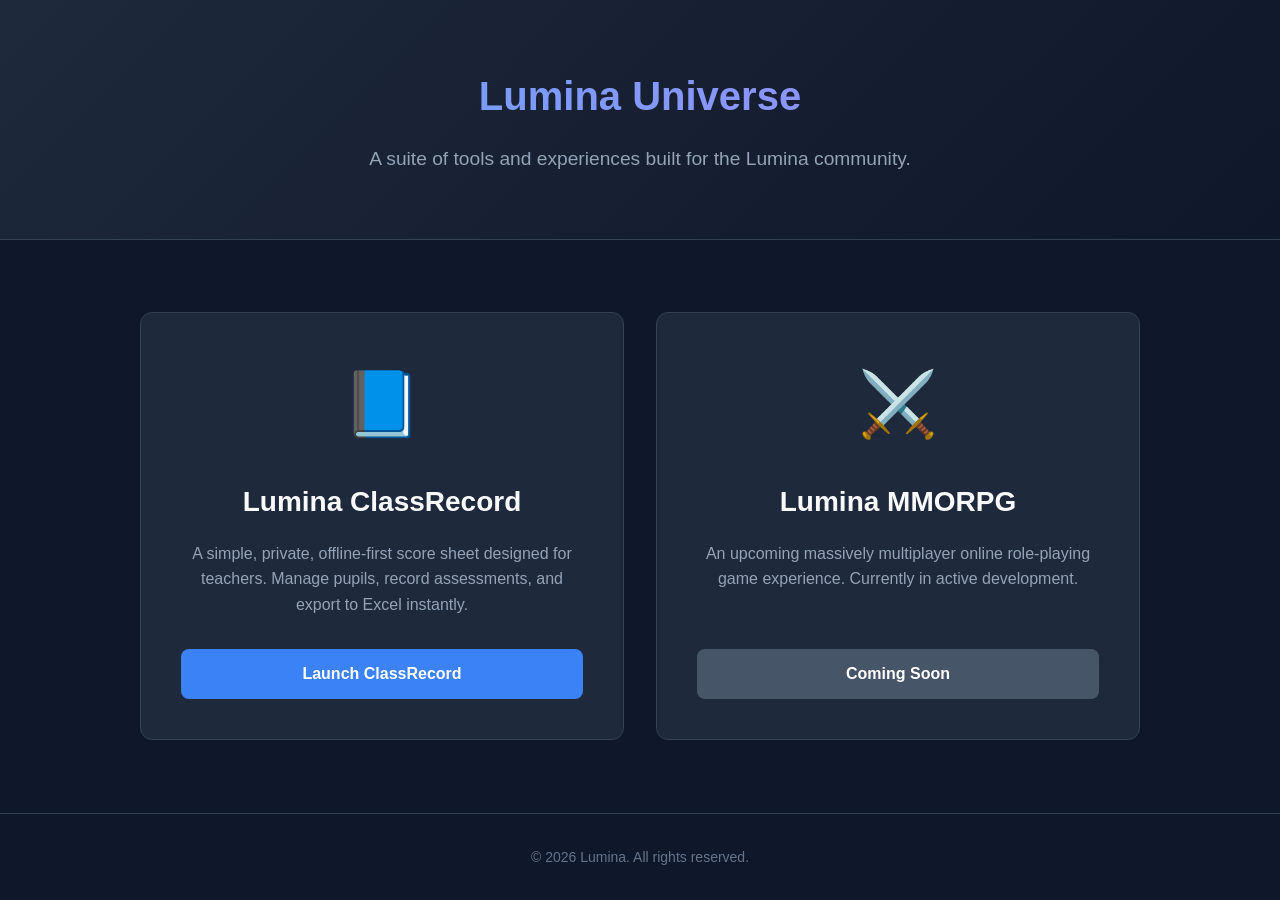
==== index.html @ c1fed591 "Add landing page for Lumina Universe Co-authored-by: arena-agent <297053741+arena-agent@users.norepl" ====
<!DOCTYPE html>
<html lang="en">
<head>
    <meta charset="UTF-8">
    <meta name="viewport" content="width=device-width, initial-scale=1.0">
    <title>Lumina MMORPG & ClassRecord</title>
    <style>
        :root {
            --bg-color: #0f172a;
            --text-color: #e2e8f0;
            --primary-color: #3b82f6;
            --primary-hover: #2563eb;
            --card-bg: #1e293b;
        }

        * {
            box-sizing: border-box;
            margin: 0;
            padding: 0;
        }

        body {
            font-family: -apple-system, BlinkMacSystemFont, "Segoe UI", Roboto, Helvetica, Arial, sans-serif;
            background-color: var(--bg-color);
            color: var(--text-color);
            line-height: 1.6;
            display: flex;
            flex-direction: column;
            min-height: 100vh;
        }

        header {
            text-align: center;
            padding: 4rem 2rem;
            background: linear-gradient(135deg, #1e293b 0%, #0f172a 100%);
            border-bottom: 1px solid #334155;
        }

        h1 {
            font-size: 2.5rem;
            margin-bottom: 1rem;
            background: linear-gradient(to right, #60a5fa, #a78bfa);
            -webkit-background-clip: text;
            -webkit-text-fill-color: transparent;
        }

        .subtitle {
            font-size: 1.2rem;
            color: #94a3b8;
            max-width: 600px;
            margin: 0 auto;
        }

        main {
            flex: 1;
            display: flex;
            justify-content: center;
            align-items: center;
            padding: 3rem 2rem;
        }

        .card-container {
            display: grid;
            grid-template-columns: repeat(auto-fit, minmax(300px, 1fr));
            gap: 2rem;
            max-width: 1000px;
            width: 100%;
        }

        .card {
            background-color: var(--card-bg);
            border-radius: 12px;
            padding: 2.5rem;
            text-align: center;
            border: 1px solid #334155;
            transition: transform 0.3s ease, box-shadow 0.3s ease;
            display: flex;
            flex-direction: column;
            align-items: center;
        }

        .card:hover {
            transform: translateY(-5px);
            box-shadow: 0 10px 25px -5px rgba(0, 0, 0, 0.5);
        }

        .card-icon {
            font-size: 4rem;
            margin-bottom: 1.5rem;
        }

        .card h2 {
            font-size: 1.75rem;
            margin-bottom: 1rem;
            color: #f8fafc;
        }

        .card p {
            color: #94a3b8;
            margin-bottom: 2rem;
            flex-grow: 1;
        }

        .btn {
            display: inline-block;
            background-color: var(--primary-color);
            color: white;
            text-decoration: none;
            padding: 0.75rem 1.5rem;
            border-radius: 8px;
            font-weight: 600;
            transition: background-color 0.2s ease;
            width: 100%;
        }

        .btn:hover {
            background-color: var(--primary-hover);
        }

        .coming-soon {
            background-color: #475569;
            cursor: not-allowed;
        }
        
        .coming-soon:hover {
            background-color: #475569;
        }

        footer {
            text-align: center;
            padding: 2rem;
            border-top: 1px solid #334155;
            color: #64748b;
            font-size: 0.875rem;
        }

        @media (max-width: 768px) {
            header {
                padding: 3rem 1rem;
            }
            h1 {
                font-size: 2rem;
            }
        }
    </style>
</head>
<body>
    <header>
        <h1>Lumina Universe</h1>
        <p class="subtitle">A suite of tools and experiences built for the Lumina community.</p>
    </header>

    <main>
        <div class="card-container">
            <!-- ClassRecord Card -->
            <div class="card">
                <div class="card-icon">📘</div>
                <h2>Lumina ClassRecord</h2>
                <p>A simple, private, offline-first score sheet designed for teachers. Manage pupils, record assessments, and export to Excel instantly.</p>
                <a href="classrecord/index.html" class="btn">Launch ClassRecord</a>
            </div>

            <!-- Placeholder for MMORPG -->
            <div class="card">
                <div class="card-icon">⚔️</div>
                <h2>Lumina MMORPG</h2>
                <p>An upcoming massively multiplayer online role-playing game experience. Currently in active development.</p>
                <a href="#" class="btn coming-soon">Coming Soon</a>
            </div>
        </div>
    </main>

    <footer>
        <p>&copy; 2026 Lumina. All rights reserved.</p>
    </footer>
</body>
</html>
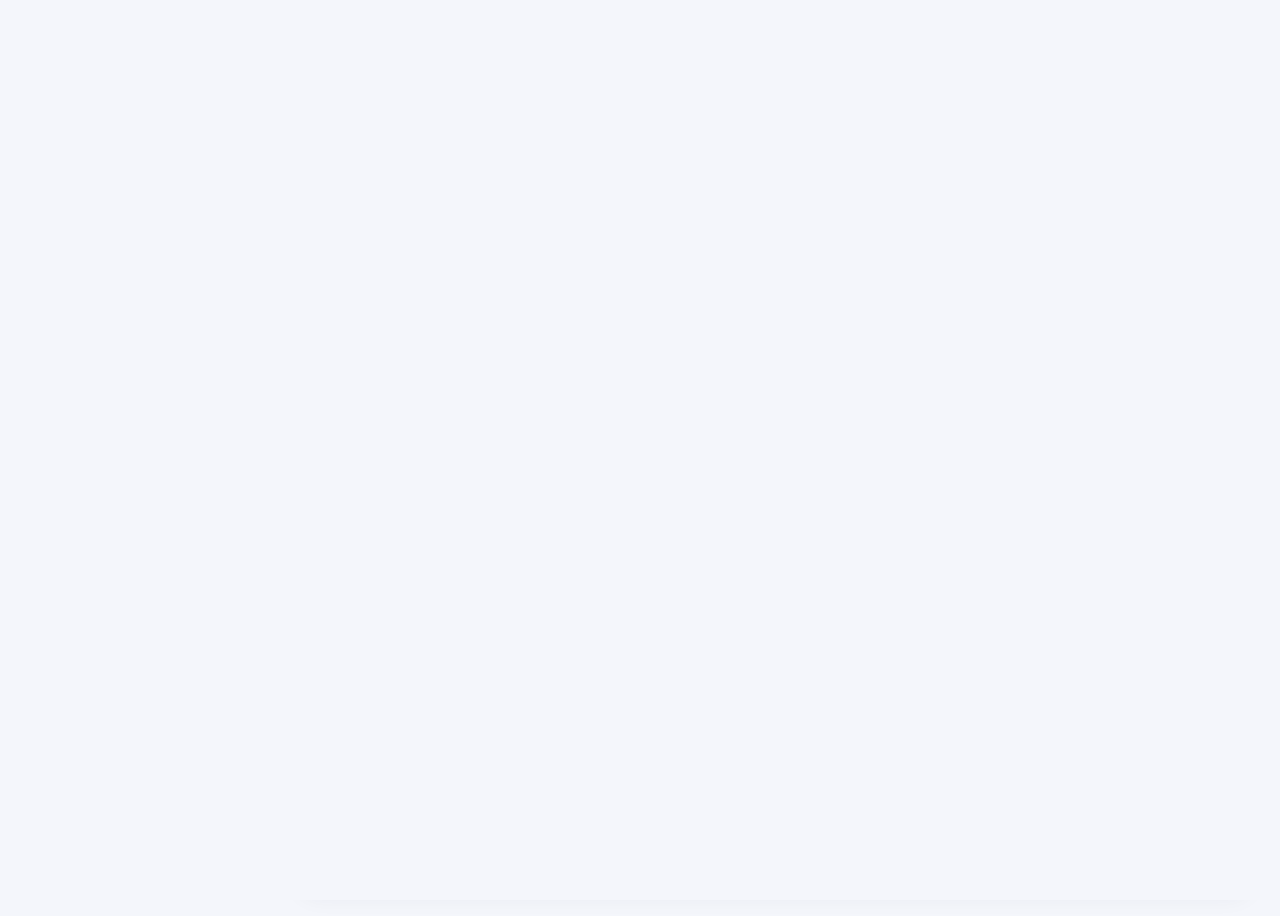
==== commit 1d1acb36: "Move ClassRecord app to repository root Promote the ClassRecord app to be the main page of the site:" ====
--- a/index.html
+++ b/index.html
@@ -1,177 +1,199 @@
 <!DOCTYPE html>
 <html lang="en">
 <head>
-    <meta charset="UTF-8">
-    <meta name="viewport" content="width=device-width, initial-scale=1.0">
-    <title>Lumina MMORPG & ClassRecord</title>
-    <style>
-        :root {
-            --bg-color: #0f172a;
-            --text-color: #e2e8f0;
-            --primary-color: #3b82f6;
-            --primary-hover: #2563eb;
-            --card-bg: #1e293b;
-        }
-
-        * {
-            box-sizing: border-box;
-            margin: 0;
-            padding: 0;
-        }
-
-        body {
-            font-family: -apple-system, BlinkMacSystemFont, "Segoe UI", Roboto, Helvetica, Arial, sans-serif;
-            background-color: var(--bg-color);
-            color: var(--text-color);
-            line-height: 1.6;
-            display: flex;
-            flex-direction: column;
-            min-height: 100vh;
-        }
-
-        header {
-            text-align: center;
-            padding: 4rem 2rem;
-            background: linear-gradient(135deg, #1e293b 0%, #0f172a 100%);
-            border-bottom: 1px solid #334155;
-        }
-
-        h1 {
-            font-size: 2.5rem;
-            margin-bottom: 1rem;
-            background: linear-gradient(to right, #60a5fa, #a78bfa);
-            -webkit-background-clip: text;
-            -webkit-text-fill-color: transparent;
-        }
-
-        .subtitle {
-            font-size: 1.2rem;
-            color: #94a3b8;
-            max-width: 600px;
-            margin: 0 auto;
-        }
-
-        main {
-            flex: 1;
-            display: flex;
-            justify-content: center;
-            align-items: center;
-            padding: 3rem 2rem;
-        }
-
-        .card-container {
-            display: grid;
-            grid-template-columns: repeat(auto-fit, minmax(300px, 1fr));
-            gap: 2rem;
-            max-width: 1000px;
-            width: 100%;
-        }
-
-        .card {
-            background-color: var(--card-bg);
-            border-radius: 12px;
-            padding: 2.5rem;
-            text-align: center;
-            border: 1px solid #334155;
-            transition: transform 0.3s ease, box-shadow 0.3s ease;
-            display: flex;
-            flex-direction: column;
-            align-items: center;
-        }
-
-        .card:hover {
-            transform: translateY(-5px);
-            box-shadow: 0 10px 25px -5px rgba(0, 0, 0, 0.5);
-        }
-
-        .card-icon {
-            font-size: 4rem;
-            margin-bottom: 1.5rem;
-        }
-
-        .card h2 {
-            font-size: 1.75rem;
-            margin-bottom: 1rem;
-            color: #f8fafc;
-        }
-
-        .card p {
-            color: #94a3b8;
-            margin-bottom: 2rem;
-            flex-grow: 1;
-        }
-
-        .btn {
-            display: inline-block;
-            background-color: var(--primary-color);
-            color: white;
-            text-decoration: none;
-            padding: 0.75rem 1.5rem;
-            border-radius: 8px;
-            font-weight: 600;
-            transition: background-color 0.2s ease;
-            width: 100%;
-        }
-
-        .btn:hover {
-            background-color: var(--primary-hover);
-        }
-
-        .coming-soon {
-            background-color: #475569;
-            cursor: not-allowed;
-        }
-        
-        .coming-soon:hover {
-            background-color: #475569;
-        }
-
-        footer {
-            text-align: center;
-            padding: 2rem;
-            border-top: 1px solid #334155;
-            color: #64748b;
-            font-size: 0.875rem;
-        }
-
-        @media (max-width: 768px) {
-            header {
-                padding: 3rem 1rem;
-            }
-            h1 {
-                font-size: 2rem;
-            }
-        }
-    </style>
+<meta charset="UTF-8" />
+<meta name="viewport" content="width=device-width, initial-scale=1.0, viewport-fit=cover" />
+<title>Lumina ClassRecord — Teacher's Score Sheet</title>
+<meta name="theme-color" content="#232a41" />
+<link rel="manifest" href="manifest.json" />
+<link rel="apple-touch-icon" href="icon-192.png" />
+<link rel="icon" type="image/png" href="icon-192.png" />
+<meta name="mobile-web-app-capable" content="yes" />
+<meta name="apple-mobile-web-app-capable" content="yes" />
+<meta name="apple-mobile-web-app-status-bar-style" content="black-translucent" />
+<link rel="stylesheet" href="styles.css?v=11" />
+<script>
+/* Debug logger: records every boot step; panel opens with ?debug=1 or the 🐞 button */
+(function () {
+  window.__DBG = { logs: [] };
+  window.__dbgLog = function (m) {
+    window.__DBG.logs.push(new Date().toTimeString().slice(0, 8) + "  " + m);
+    if (window.__dbgPaint) window.__dbgPaint();
+  };
+  __dbgLog("1/5 page HTML received (build v11)");
+  window.addEventListener("error", function (ev) {
+    __dbgLog("❌ ERROR: " + (ev.message || "unknown") +
+      (ev.filename ? " @ " + ev.filename.split("/").pop() + " line " + ev.lineno : ""));
+  });
+})();
+</script>
+<script>
+/* Kill-switch: opening the app as index.html?fresh wipes all caches & service workers */
+(function () {
+  if (location.search.indexOf("fresh") !== -1) {
+    try {
+      if (window.caches && caches.keys) caches.keys().then(function (ks) { ks.forEach(function (k) { caches.delete(k); }); });
+      if (navigator.serviceWorker && navigator.serviceWorker.getRegistrations) navigator.serviceWorker.getRegistrations().then(function (rs) { rs.forEach(function (r) { r.unregister(); }); });
+    } catch (e) {}
+  }
+})();
+</script>
+<script>
+/* Error catcher: never show a silent white screen. */
+(function () {
+  function show(msg) {
+    try {
+      var d = document.getElementById("fatal-error");
+      if (!d) {
+        d = document.createElement("div");
+        d.id = "fatal-error";
+        d.style.cssText = "position:fixed;left:10px;right:10px;top:10px;z-index:99999;background:#fff3f3;border:2px solid #d64550;border-radius:12px;padding:14px;font-family:sans-serif;color:#8c1d26;font-size:14px;box-shadow:0 8px 30px rgba(0,0,0,.25)";
+        d.innerHTML = '<b>Something went wrong loading the app 😔</b><div id="fatal-error-msg" style="margin:8px 0;font-size:12px;word-break:break-word"></div>' +
+          '<button id="fatal-fix" style="background:#d64550;color:#fff;border:none;border-radius:8px;padding:10px 16px;font-size:14px;font-weight:bold">Clear cache &amp; reload</button>';
+        (document.body || document.documentElement).appendChild(d);
+        document.getElementById("fatal-fix").onclick = function () {
+          var done = function () { location.reload(); };
+          try {
+            var p = [];
+            if (window.caches && caches.keys) p.push(caches.keys().then(function (ks) { return Promise.all(ks.map(function (k) { return caches.delete(k); })); }));
+            if (navigator.serviceWorker && navigator.serviceWorker.getRegistrations) p.push(navigator.serviceWorker.getRegistrations().then(function (rs) { return Promise.all(rs.map(function (r) { return r.unregister(); })); }));
+            Promise.all(p).then(done, done);
+          } catch (e) { done(); }
+        };
+      }
+      document.getElementById("fatal-error-msg").textContent = msg;
+    } catch (e) { /* last resort: nothing */ }
+  }
+  window.addEventListener("error", function (ev) {
+    show((ev.message || "Unknown error") + (ev.filename ? " — " + ev.filename.split("/").pop() + ":" + ev.lineno : ""));
+  });
+})();
+</script>
 </head>
 <body>
-    <header>
-        <h1>Lumina Universe</h1>
-        <p class="subtitle">A suite of tools and experiences built for the Lumina community.</p>
-    </header>
+  <!-- Boot splash: visible immediately; app.js removes it when the app renders.
+       If the user sees this text frozen, JavaScript failed to run. -->
+  <div id="bootMsg" style="position:fixed;top:0;left:0;right:0;bottom:0;background:#f4f6fb;z-index:99998;font-family:sans-serif;color:#39415a;font-size:16px;text-align:center;padding:120px 24px 0">
+    <div style="font-size:40px">📘</div>
+    <b>Loading Lumina ClassRecord…</b>
+    <div style="font-size:12px;color:#8a93ab;margin-top:10px">build v11</div>
+    <div style="font-size:13px;color:#8a93ab;margin-top:18px">
+      If this message does not disappear in a few seconds,<br />
+      tap here to see what is wrong:
+      <a href="?debug=1" style="color:#4f63d2;font-weight:bold">🐞 Show debug</a>
+    </div>
+  </div>
 
-    <main>
-        <div class="card-container">
-            <!-- ClassRecord Card -->
-            <div class="card">
-                <div class="card-icon">📘</div>
-                <h2>Lumina ClassRecord</h2>
-                <p>A simple, private, offline-first score sheet designed for teachers. Manage pupils, record assessments, and export to Excel instantly.</p>
-                <a href="classrecord/index.html" class="btn">Launch ClassRecord</a>
-            </div>
+  <!-- Mobile top bar -->
+  <header class="topbar">
+    <button class="topbar-burger" id="btnDrawer" aria-label="Menu">☰</button>
+    <div class="topbar-title" id="topbarTitle">Lumina ClassRecord</div>
+    <div class="topbar-icon">📘</div>
+  </header>
+  <div class="drawer-overlay" id="drawerOverlay" hidden></div>
 
-            <!-- Placeholder for MMORPG -->
-            <div class="card">
-                <div class="card-icon">⚔️</div>
-                <h2>Lumina MMORPG</h2>
-                <p>An upcoming massively multiplayer online role-playing game experience. Currently in active development.</p>
-                <a href="#" class="btn coming-soon">Coming Soon</a>
-            </div>
+  <div id="app">
+    <!-- Sidebar -->
+    <aside class="sidebar">
+      <div class="brand">
+        <div class="brand-icon">📘</div>
+        <div>
+          <h1>Lumina ClassRecord</h1>
+          <p>Teacher's score sheet</p>
         </div>
-    </main>
+      </div>
 
-    <footer>
-        <p>&copy; 2026 Lumina. All rights reserved.</p>
-    </footer>
+      <div class="sidebar-section">
+        <div class="sidebar-label">
+          <span>Sections</span>
+          <button class="btn-icon" id="btnAddSection" title="Add section">＋</button>
+        </div>
+        <ul id="sectionList" class="section-list"></ul>
+      </div>
+
+      <div class="sidebar-footer">
+        <button class="btn btn-ghost btn-sm" id="btnExportAll">⬇ Export all sections (.xlsx)</button>
+        <button class="btn btn-ghost btn-sm" id="btnBackup">💾 Backup data (.json)</button>
+        <button class="btn btn-ghost btn-sm" id="btnRestore">📂 Restore backup</button>
+        <button class="btn btn-ghost btn-sm" onclick="window.__dbgOpen && window.__dbgOpen()">🐞 Debug</button>
+        <input type="file" id="fileRestore" accept=".json" hidden />
+        <p class="hint">Data is saved automatically in this browser.</p>
+      </div>
+    </aside>
+
+    <!-- Main -->
+    <main class="main" id="main"></main>
+  </div>
+
+  <!-- Modal -->
+  <div class="modal-overlay" id="modalOverlay" hidden>
+    <div class="modal" id="modal"></div>
+  </div>
+
+  <!-- Full-screen quick score entry (phone-friendly) -->
+  <div id="quickEntry" class="quick-entry" hidden></div>
+
+  <div id="toast" class="toast" hidden></div>
+
+  <script>
+  /* Debug panel (independent of the app — works even if app.js fails) */
+  (function () {
+    function paint() {
+      var el = document.getElementById("dbgLogs");
+      if (el) el.innerHTML = window.__DBG.logs.join("<br />");
+    }
+    window.__dbgPaint = paint;
+    function wipe() {
+      var done = function () { location.href = location.pathname + "?debug=1"; };
+      try {
+        var p = [];
+        if (window.caches && caches.keys) p.push(caches.keys().then(function (ks) { return Promise.all(ks.map(function (k) { return caches.delete(k); })); }));
+        if (navigator.serviceWorker && navigator.serviceWorker.getRegistrations) p.push(navigator.serviceWorker.getRegistrations().then(function (rs) { return Promise.all(rs.map(function (r) { return r.unregister(); })); }));
+        Promise.all(p).then(done, done);
+      } catch (e) { done(); }
+    }
+    window.__dbgOpen = function () {
+      if (document.getElementById("dbgPanel")) { paint(); return; }
+      var d = document.createElement("div");
+      d.id = "dbgPanel";
+      d.style.cssText = "position:fixed;bottom:0;left:0;right:0;max-height:60%;overflow:auto;background:#101a2e;color:#9fe8b2;font-family:monospace;font-size:12px;line-height:1.7;padding:12px;z-index:100000;border-top:3px solid #4f63d2";
+      d.innerHTML = '<div style="color:#fff;font-weight:bold;margin-bottom:6px">🐞 DEBUG — Lumina ClassRecord (build v11) ' +
+        '<button id="dbgClose" style="float:right;margin-left:6px">✕ close</button>' +
+        '<button id="dbgWipe" style="float:right;margin-left:6px">wipe cache &amp; reload</button>' +
+        '<button id="dbgCopy" style="float:right">copy report</button></div>' +
+        '<div id="dbgLogs"></div>';
+      document.body.appendChild(d);
+      document.getElementById("dbgClose").onclick = function () { d.parentNode.removeChild(d); };
+      document.getElementById("dbgWipe").onclick = wipe;
+      document.getElementById("dbgCopy").onclick = function () {
+        var t = window.__DBG.logs.join("\n");
+        try { navigator.clipboard.writeText(t); alert("Report copied — paste it in the chat."); }
+        catch (e) { prompt("Copy this report:", t); }
+      };
+      __dbgLog("— environment —");
+      __dbgLog("URL: " + location.href);
+      __dbgLog("Browser: " + navigator.userAgent);
+      try {
+        var raw = localStorage.getItem("lumina-classrecord-v1");
+        __dbgLog("Saved data: " + (raw ? JSON.parse(raw).sections.length + " sections (" + raw.length + " chars)" : "none yet (fresh device)"));
+      } catch (e) { __dbgLog("❌ Storage problem: " + e); }
+      if (navigator.serviceWorker && navigator.serviceWorker.getRegistrations) {
+        navigator.serviceWorker.getRegistrations().then(function (rs) {
+          __dbgLog("Old offline component still present: " + (rs.length ? "YES (" + rs.length + ") — press “wipe cache & reload”" : "no ✔"));
+        });
+      }
+      if (window.caches && caches.keys) {
+        caches.keys().then(function (ks) { __dbgLog("Stored caches: " + (ks.length ? ks.join(", ") + " — press “wipe cache & reload”" : "none ✔")); });
+      }
+      paint();
+    };
+    if (location.search.indexOf("debug") !== -1) {
+      if (document.readyState === "loading") document.addEventListener("DOMContentLoaded", window.__dbgOpen);
+      else window.__dbgOpen();
+    }
+  })();
+  </script>
+  <script defer src="https://cdn.sheetjs.com/xlsx-0.20.2/package/dist/xlsx.full.min.js"></script>
+  <script defer src="app.js?v=11"></script>
 </body>
 </html>
--- a/styles.css
+++ b/styles.css
@@ -0,0 +1,551 @@
+:root {
+  --bg: #f4f6fb;
+  --surface: #ffffff;
+  --ink: #1e2433;
+  --ink-soft: #5b6478;
+  --ink-faint: #9aa3b8;
+  --primary: #4f63d2;
+  --primary-dark: #3c4eb5;
+  --primary-soft: #eceffc;
+  --accent: #0ea5a4;
+  --danger: #d64550;
+  --danger-soft: #fdecee;
+  --warn-soft: #fff4e0;
+  --border: #e3e7f0;
+  --radius: 12px;
+  --shadow: 0 1px 3px rgba(20, 30, 60, 0.08), 0 8px 24px rgba(20, 30, 60, 0.06);
+}
+
+* { box-sizing: border-box; margin: 0; padding: 0; }
+
+body {
+  font-family: -apple-system, BlinkMacSystemFont, "Segoe UI", Roboto, "Helvetica Neue", Arial, sans-serif;
+  background: var(--bg);
+  color: var(--ink);
+  font-size: 15px;
+}
+
+#app { display: flex; min-height: 100vh; }
+
+/* ---------- Sidebar ---------- */
+.sidebar {
+  width: 270px;
+  flex-shrink: 0;
+  background: #232a41;
+  color: #e8ebf5;
+  display: flex;
+  flex-direction: column;
+  padding: 20px 16px;
+  position: sticky;
+  top: 0;
+  height: 100vh;
+  overflow-y: auto;
+}
+
+.brand { display: flex; gap: 10px; align-items: center; margin-bottom: 26px; }
+.brand-icon { font-size: 28px; }
+.brand h1 { font-size: 16px; font-weight: 700; letter-spacing: 0.2px; }
+.brand p { font-size: 12px; color: #9aa5c8; }
+
+.sidebar-section { flex: 1; }
+
+.sidebar-label {
+  display: flex;
+  justify-content: space-between;
+  align-items: center;
+  font-size: 11px;
+  text-transform: uppercase;
+  letter-spacing: 1.2px;
+  color: #8a94b8;
+  margin-bottom: 8px;
+  padding: 0 6px;
+}
+
+.section-list { list-style: none; }
+
+.section-item {
+  display: flex;
+  align-items: center;
+  gap: 8px;
+  padding: 9px 10px;
+  border-radius: 8px;
+  cursor: pointer;
+  font-size: 14px;
+  color: #cdd4ea;
+  margin-bottom: 2px;
+  transition: background 0.15s;
+}
+.section-item:hover { background: rgba(255, 255, 255, 0.07); }
+.section-item.active { background: var(--primary); color: #fff; font-weight: 600; }
+.section-item .count {
+  margin-left: auto;
+  font-size: 11px;
+  background: rgba(255, 255, 255, 0.14);
+  border-radius: 999px;
+  padding: 2px 8px;
+}
+
+.sidebar-footer { display: flex; flex-direction: column; gap: 6px; margin-top: 18px; }
+.sidebar-footer .hint { font-size: 11px; color: #7d88ad; text-align: center; margin-top: 8px; }
+
+/* ---------- Buttons ---------- */
+.btn {
+  border: none;
+  border-radius: 8px;
+  padding: 9px 16px;
+  font-size: 14px;
+  font-weight: 600;
+  cursor: pointer;
+  transition: filter 0.15s, background 0.15s;
+  font-family: inherit;
+}
+.btn:hover { filter: brightness(1.06); }
+.btn-sm { padding: 7px 12px; font-size: 13px; }
+.btn-primary { background: var(--primary); color: #fff; }
+.btn-accent { background: var(--accent); color: #fff; }
+.btn-outline { background: var(--surface); color: var(--primary); border: 1.5px solid var(--primary); }
+.btn-danger-outline { background: transparent; color: var(--danger); border: 1.5px solid var(--danger); }
+.btn-ghost { background: rgba(255, 255, 255, 0.08); color: #cdd4ea; text-align: left; }
+.btn-ghost:hover { background: rgba(255, 255, 255, 0.15); }
+
+.btn-icon {
+  background: rgba(255, 255, 255, 0.12);
+  border: none;
+  color: #e8ebf5;
+  width: 24px;
+  height: 24px;
+  border-radius: 6px;
+  font-size: 15px;
+  cursor: pointer;
+  line-height: 1;
+}
+.btn-icon:hover { background: var(--primary); }
+
+/* ---------- Main ---------- */
+.main { flex: 1; padding: 28px 32px; min-width: 0; }
+
+.empty-state {
+  max-width: 520px;
+  margin: 12vh auto;
+  text-align: center;
+  background: var(--surface);
+  border-radius: var(--radius);
+  box-shadow: var(--shadow);
+  padding: 48px 40px;
+}
+.empty-state .big { font-size: 52px; margin-bottom: 12px; }
+.empty-state h2 { font-size: 22px; margin-bottom: 8px; }
+.empty-state p { color: var(--ink-soft); margin-bottom: 22px; line-height: 1.55; }
+
+.page-head {
+  display: flex;
+  align-items: flex-start;
+  justify-content: space-between;
+  gap: 16px;
+  margin-bottom: 18px;
+  flex-wrap: wrap;
+}
+.page-head h2 { font-size: 24px; display: flex; align-items: center; gap: 10px; }
+.page-head .sub { color: var(--ink-soft); font-size: 13px; margin-top: 4px; }
+.page-actions { display: flex; gap: 8px; flex-wrap: wrap; }
+
+.stat-cards { display: flex; gap: 12px; margin-bottom: 18px; flex-wrap: wrap; }
+.stat-card {
+  background: var(--surface);
+  border-radius: var(--radius);
+  box-shadow: var(--shadow);
+  padding: 14px 20px;
+  min-width: 140px;
+}
+.stat-card .num { font-size: 24px; font-weight: 700; color: var(--primary); }
+.stat-card .lbl { font-size: 12px; color: var(--ink-soft); margin-top: 2px; }
+
+/* ---------- Table ---------- */
+.table-card {
+  background: var(--surface);
+  border-radius: var(--radius);
+  box-shadow: var(--shadow);
+  overflow: auto;
+  max-height: calc(100vh - 245px);
+}
+
+table.grid { border-collapse: separate; border-spacing: 0; width: 100%; font-size: 14px; }
+
+.grid thead th {
+  position: sticky;
+  top: 0;
+  background: #f8f9fd;
+  z-index: 3;
+  border-bottom: 2px solid var(--border);
+  padding: 10px 10px;
+  font-size: 12.5px;
+  color: var(--ink-soft);
+  font-weight: 700;
+  white-space: nowrap;
+  text-align: center;
+}
+.grid thead th.name-col { text-align: left; }
+
+.grid th.name-col, .grid td.name-cell {
+  position: sticky;
+  left: 0;
+  background: #f8f9fd;
+  z-index: 2;
+  min-width: 220px;
+  border-right: 2px solid var(--border);
+}
+.grid thead th.name-col { z-index: 4; }
+.grid td.name-cell { background: var(--surface); font-weight: 500; }
+tr:hover td.name-cell { background: #f4f6fd; }
+
+.grid td { border-bottom: 1px solid var(--border); padding: 4px 6px; text-align: center; }
+.grid tbody tr:hover td { background: #f7f8fe; }
+
+.grid td.num-col { color: var(--ink-faint); font-size: 12px; width: 40px; }
+
+.assess-head { display: inline-flex; flex-direction: column; align-items: center; gap: 2px; cursor: pointer; }
+.assess-head:hover .a-name { color: var(--primary); text-decoration: underline; }
+.assess-head .a-name { color: var(--ink); }
+.assess-head .a-max { font-size: 11px; color: var(--ink-faint); font-weight: 500; }
+
+.name-cell { padding: 4px 10px !important; text-align: left !important; }
+.name-wrap { display: flex; align-items: center; gap: 6px; }
+.pupil-name { cursor: pointer; flex: 1; padding: 5px 4px; border-radius: 6px; }
+.pupil-name:hover { background: var(--primary-soft); color: var(--primary-dark); }
+.row-del {
+  border: none; background: none; color: var(--ink-faint);
+  cursor: pointer; font-size: 14px; border-radius: 6px; width: 24px; height: 24px;
+  opacity: 0; transition: opacity 0.1s;
+}
+tr:hover .row-del { opacity: 1; }
+.row-del:hover { background: var(--danger-soft); color: var(--danger); }
+
+input.score {
+  width: 64px;
+  padding: 7px 6px;
+  text-align: center;
+  border: 1.5px solid transparent;
+  border-radius: 7px;
+  background: transparent;
+  font-size: 14px;
+  font-family: inherit;
+  color: var(--ink);
+}
+input.score:hover { border-color: var(--border); background: #fff; }
+input.score:focus { outline: none; border-color: var(--primary); background: #fff; box-shadow: 0 0 0 3px rgba(79, 99, 210, 0.15); }
+input.score.over { background: var(--danger-soft); border-color: var(--danger); color: var(--danger); font-weight: 700; }
+
+td.total-cell { font-weight: 700; color: var(--primary-dark); background: var(--primary-soft) !important; min-width: 70px; }
+td.pct-cell { font-weight: 600; min-width: 70px; }
+.pct-low { color: var(--danger); }
+.pct-ok { color: var(--accent); }
+
+.grid tfoot td {
+  position: sticky;
+  bottom: 0;
+  background: #f8f9fd;
+  border-top: 2px solid var(--border);
+  font-size: 12.5px;
+  font-weight: 700;
+  color: var(--ink-soft);
+  padding: 9px 6px;
+  z-index: 2;
+}
+.grid tfoot td.name-cell { z-index: 3; background: #f8f9fd; }
+
+.empty-table { padding: 46px 20px; text-align: center; color: var(--ink-soft); }
+.empty-table .big { font-size: 36px; margin-bottom: 10px; }
+.empty-table p { margin-bottom: 16px; }
+
+.group-row td {
+  background: #e9edf9 !important;
+  color: var(--primary-dark);
+  font-weight: 800;
+  font-size: 11.5px;
+  letter-spacing: 1.5px;
+  text-align: left !important;
+  padding: 7px 12px !important;
+  border-bottom: 1px solid var(--border);
+}
+
+.qe-group {
+  font-size: 11.5px;
+  font-weight: 800;
+  letter-spacing: 1.5px;
+  color: var(--primary-dark);
+  padding: 12px 6px 6px;
+}
+
+/* ---------- Modal ---------- */
+.modal-overlay {
+  position: fixed; inset: 0;
+  background: rgba(20, 26, 48, 0.5);
+  display: flex; align-items: center; justify-content: center;
+  z-index: 100;
+  padding: 20px;
+}
+.modal {
+  background: var(--surface);
+  border-radius: 14px;
+  box-shadow: 0 20px 60px rgba(10, 15, 40, 0.35);
+  width: 100%;
+  max-width: 440px;
+  padding: 26px;
+  animation: pop 0.16s ease-out;
+}
+@keyframes pop { from { transform: scale(0.95); opacity: 0; } to { transform: scale(1); opacity: 1; } }
+
+.modal h3 { font-size: 18px; margin-bottom: 4px; }
+.modal .modal-sub { font-size: 13px; color: var(--ink-soft); margin-bottom: 16px; }
+.modal label { display: block; font-size: 13px; font-weight: 600; margin: 12px 0 5px; color: var(--ink-soft); }
+.modal input[type="text"], .modal input[type="number"], .modal textarea {
+  width: 100%;
+  padding: 10px 12px;
+  border: 1.5px solid var(--border);
+  border-radius: 8px;
+  font-size: 14px;
+  font-family: inherit;
+}
+.modal input:focus, .modal textarea:focus {
+  outline: none; border-color: var(--primary);
+  box-shadow: 0 0 0 3px rgba(79, 99, 210, 0.15);
+}
+.modal textarea { min-height: 150px; resize: vertical; line-height: 1.6; }
+.modal-select {
+  width: 100%;
+  padding: 10px 12px;
+  border: 1.5px solid var(--border);
+  border-radius: 8px;
+  font-size: 15px;
+  font-family: inherit;
+  background: #fff;
+  color: var(--ink);
+}
+.modal-select:focus { outline: none; border-color: var(--primary); box-shadow: 0 0 0 3px rgba(79, 99, 210, 0.15); }
+.modal-actions { display: flex; justify-content: flex-end; gap: 8px; margin-top: 20px; }
+.modal-actions .spacer { margin-right: auto; }
+
+/* ---------- Toast ---------- */
+.toast {
+  position: fixed;
+  bottom: 24px;
+  left: 50%;
+  transform: translateX(-50%);
+  background: #232a41;
+  color: #fff;
+  padding: 11px 22px;
+  border-radius: 999px;
+  font-size: 14px;
+  box-shadow: var(--shadow);
+  z-index: 200;
+  animation: pop 0.2s ease-out;
+}
+
+/* ---------- Quick score entry (full-screen, phone-friendly) ---------- */
+.quick-entry {
+  position: fixed;
+  inset: 0;
+  z-index: 150;
+  background: var(--bg);
+  display: flex;
+  flex-direction: column;
+}
+.qe-head {
+  display: flex;
+  align-items: center;
+  gap: 12px;
+  background: #232a41;
+  color: #fff;
+  padding: 14px 16px;
+  padding-top: max(14px, env(safe-area-inset-top));
+}
+.qe-close {
+  background: rgba(255, 255, 255, 0.14);
+  border: none;
+  color: #fff;
+  width: 36px;
+  height: 36px;
+  border-radius: 10px;
+  font-size: 16px;
+  cursor: pointer;
+  flex-shrink: 0;
+}
+.qe-title { font-size: 17px; font-weight: 700; }
+.qe-sub { font-size: 12px; color: #9aa5c8; margin-top: 1px; }
+.qe-progress {
+  margin-left: auto;
+  font-size: 13px;
+  font-weight: 700;
+  background: var(--primary);
+  border-radius: 999px;
+  padding: 6px 12px;
+  white-space: nowrap;
+}
+.qe-list { flex: 1; overflow-y: auto; padding: 10px 12px 20px; }
+.qe-row {
+  display: flex;
+  align-items: center;
+  gap: 10px;
+  background: var(--surface);
+  border-radius: 12px;
+  padding: 10px 12px;
+  margin-bottom: 8px;
+  box-shadow: 0 1px 2px rgba(20, 30, 60, 0.06);
+}
+.qe-row:has(.qe-input:focus) { outline: 2px solid var(--primary); }
+.qe-num {
+  font-size: 12px;
+  color: var(--ink-faint);
+  width: 26px;
+  flex-shrink: 0;
+  text-align: right;
+}
+.qe-name { flex: 1; font-size: 15px; font-weight: 500; word-break: break-word; }
+.qe-input {
+  width: 86px;
+  flex-shrink: 0;
+  padding: 12px 8px;
+  text-align: center;
+  font-size: 18px;
+  font-weight: 600;
+  font-family: inherit;
+  border: 1.5px solid var(--border);
+  border-radius: 10px;
+  background: #fbfcff;
+  color: var(--ink);
+}
+.qe-input:focus {
+  outline: none;
+  border-color: var(--primary);
+  box-shadow: 0 0 0 3px rgba(79, 99, 210, 0.15);
+  background: #fff;
+}
+.qe-input.over { background: var(--danger-soft); border-color: var(--danger); color: var(--danger); }
+.qe-foot {
+  padding: 12px 16px;
+  padding-bottom: max(12px, env(safe-area-inset-bottom));
+  background: var(--surface);
+  border-top: 1px solid var(--border);
+}
+.qe-foot .btn { width: 100%; padding: 13px; font-size: 16px; }
+
+.choose-list { display: flex; flex-direction: column; gap: 8px; margin-top: 6px; }
+.choose-item {
+  display: flex;
+  justify-content: space-between;
+  align-items: center;
+  width: 100%;
+  padding: 13px 16px;
+  border: 1.5px solid var(--border);
+  border-radius: 10px;
+  background: #fbfcff;
+  font-size: 15px;
+  font-weight: 600;
+  font-family: inherit;
+  color: var(--ink);
+  cursor: pointer;
+  text-align: left;
+}
+.choose-item:hover { border-color: var(--primary); background: var(--primary-soft); }
+.choose-item span { font-size: 12px; font-weight: 500; color: var(--ink-faint); }
+
+body.no-scroll { overflow: hidden; }
+
+/* ---------- Mobile top bar & drawer ---------- */
+.topbar { display: none; }
+.drawer-overlay {
+  position: fixed;
+  inset: 0;
+  background: rgba(15, 20, 40, 0.45);
+  z-index: 110;
+}
+
+/* Touch devices: no hover, so keep controls visible */
+@media (hover: none) {
+  .row-del { opacity: 1; }
+}
+
+@media (max-width: 900px) {
+  .topbar {
+    display: flex;
+    align-items: center;
+    gap: 12px;
+    position: sticky;
+    top: 0;
+    z-index: 90;
+    background: #232a41;
+    color: #fff;
+    padding: 12px 14px;
+    padding-top: max(12px, env(safe-area-inset-top));
+  }
+  .topbar-burger {
+    background: rgba(255, 255, 255, 0.14);
+    border: none;
+    color: #fff;
+    width: 38px;
+    height: 38px;
+    border-radius: 10px;
+    font-size: 17px;
+    cursor: pointer;
+    flex-shrink: 0;
+  }
+  .topbar-title {
+    font-size: 16px;
+    font-weight: 700;
+    overflow: hidden;
+    text-overflow: ellipsis;
+    white-space: nowrap;
+    flex: 1;
+  }
+  .topbar-icon { font-size: 20px; }
+
+  /* Sidebar becomes an off-canvas drawer */
+  .sidebar {
+    position: fixed;
+    left: 0;
+    top: 0;
+    bottom: 0;
+    height: 100dvh;
+    width: 285px;
+    z-index: 120;
+    transform: translateX(-105%);
+    transition: transform 0.22s ease;
+    box-shadow: 8px 0 30px rgba(10, 15, 40, 0.35);
+    padding-top: max(20px, env(safe-area-inset-top));
+  }
+  .sidebar.open { transform: translateX(0); }
+
+  #app { display: block; }
+  .main { padding: 14px 12px 30px; }
+
+  .page-head h2 { font-size: 19px; }
+  .page-head .sub { display: none; }
+  .page-actions {
+    flex-wrap: nowrap;
+    overflow-x: auto;
+    -webkit-overflow-scrolling: touch;
+    width: 100%;
+    padding-bottom: 4px;
+    scrollbar-width: none;
+  }
+  .page-actions::-webkit-scrollbar { display: none; }
+  .page-actions .btn { white-space: nowrap; flex-shrink: 0; padding: 10px 14px; }
+
+  .stat-cards { gap: 8px; }
+  .stat-card { flex: 1; min-width: 0; padding: 10px 12px; }
+  .stat-card .num { font-size: 18px; }
+  .stat-card .lbl { font-size: 10.5px; }
+
+  .table-card { max-height: none; }
+  .grid th.name-col, .grid td.name-cell { min-width: 150px; }
+  .pupil-name { font-size: 13.5px; }
+
+  /* 16px+ prevents iOS Safari from auto-zooming into inputs */
+  input.score { font-size: 16px; width: 58px; padding: 10px 4px; }
+  .modal input[type="text"], .modal input[type="number"], .modal textarea { font-size: 16px; }
+}
+
+@media (max-width: 760px) {
+  .empty-state { margin: 8vh auto; padding: 36px 22px; }
+  .modal { max-width: none; padding: 20px; }
+}
